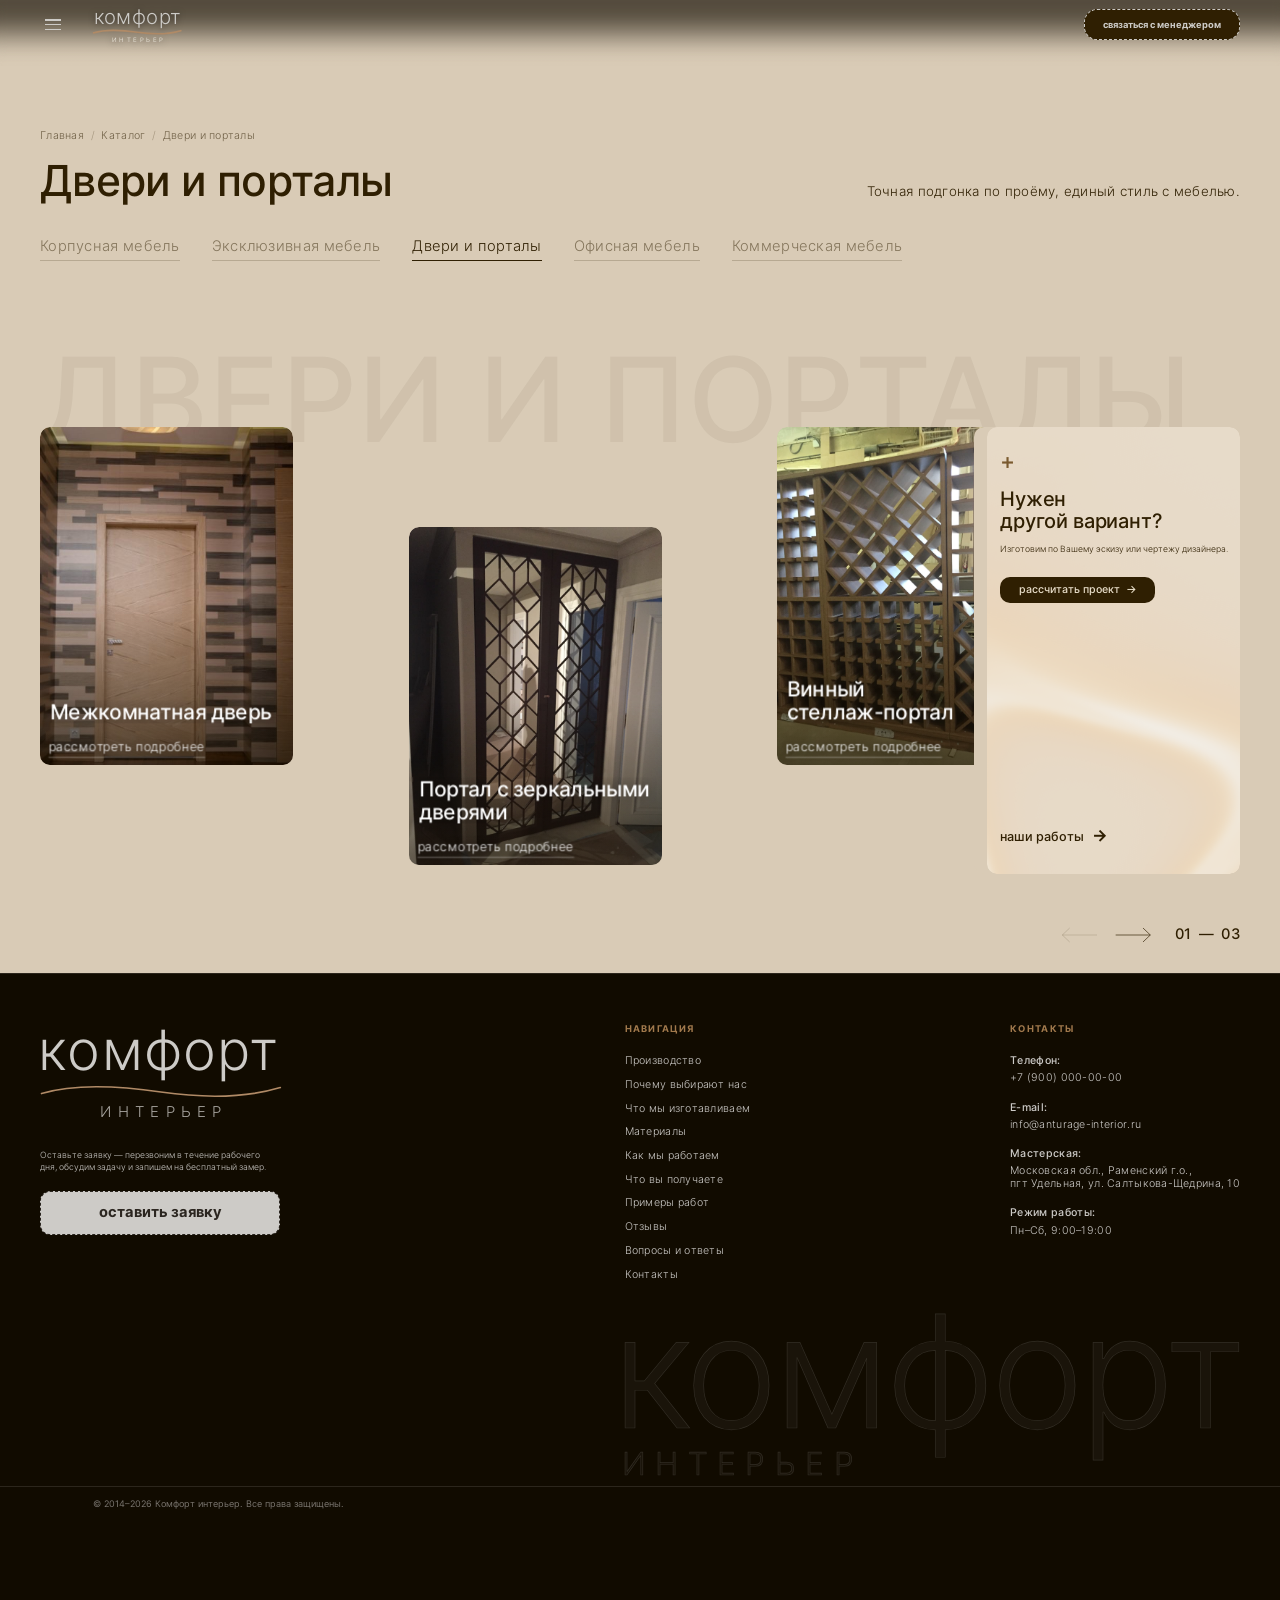
==== catalog-dveri.html @ 47ccf87b "Материалы: новая галерея — подвижный ряд фото (перетаскивание, инерция, наклон и «пружина», параллак" ====
<!DOCTYPE html>
<html lang="ru">
<head>
<meta charset="UTF-8">
<meta name="viewport" content="width=device-width, initial-scale=1.0">
<title>Двери и&nbsp;порталы — каталог — Комфорт интерьер</title>
<meta name="description" content="Двери и порталы на заказ от «Комфорт интерьер»: межкомнатные двери, зеркальные порталы, декоративные перегородки — точная подгонка по проёму, единый стиль с мебелью.">
<script src="fit.js"></script>
<link rel="stylesheet" href="fonts.css">
<link rel="stylesheet" href="catalog-base.css?v=20261009zzzzzz">
<link rel="stylesheet" href="catalog.css?v=20261009zzzzzz">
<link rel="stylesheet" href="headings.css?v=15">
<link rel="stylesheet" href="ctl.css?v=3">
<link rel="stylesheet" href="logo.css?v=4">
<link rel="stylesheet" href="menu.css?v=2">
</head>
<body>

<header>
  <div class="container nav">
    <div class="nav-left">
      <button class="burger" id="burger" aria-label="Меню" aria-expanded="false" aria-controls="navLinks">
        <span></span><span></span><span></span>
      </button>
      <a href="index.html#hero" class="logo" aria-label="Комфорт интерьер">
        <span class="lk-word">комфорт</span><svg class="lk-wave" viewBox="0 0 320 22" preserveAspectRatio="none" aria-hidden="true"><path d="M2 14c40-12 90-12 158-2 70 10 118 6 158-6"/></svg><span class="lk-sub">интерьер</span>
      </a>
    </div>
    <button type="button" class="nav-cta dot-btn" id="headerManagerBtn">
      связаться с&nbsp;менеджером
    </button>
  </div>
  <nav class="nav-links" id="navLinks">
  <div class="nm-group">
    <span class="nm-label">Компания</span>
    <a href="index.html#about">Производство</a>
    <a href="index.html#why-us">Почему выбирают нас</a>
    <a href="index.html#materials">Материалы</a>
    <a href="index.html#process">Как&nbsp;мы&nbsp;работаем</a>
    <a href="index.html#benefits">Что&nbsp;вы получаете</a>
  </div>
  <div class="nm-group">
    <a class="nm-label" href="index.html#services">Каталог</a>
    <a href="catalog-korpusnaya.html">Корпусная&nbsp;мебель</a>
    <a href="catalog-eksklyuzivnaya.html">Эксклюзивная&nbsp;мебель</a>
    <a href="catalog-dveri.html">Двери и&nbsp;порталы</a>
    <a href="catalog-ofisnaya.html">Офисная&nbsp;мебель</a>
    <a href="catalog-kommercheskaya.html">Коммерческая&nbsp;мебель</a>
  </div>
  <div class="nm-group nm-wide">
    <span class="nm-label">Клиентам</span>
    <div class="nm-pair">
      <a href="index.html#portfolio">Примеры работ</a>
      <a href="index.html#reviews">Отзывы</a>
      <a href="index.html#faq">Вопросы и&nbsp;ответы</a>
      <a href="index.html#contact">Контакты</a>
    </div>
  </div>
</nav>
</header>

<main>
<section class="cat-hero">
  <div class="container">
    <nav class="cat-crumbs" aria-label="Навигация">
      <a href="index.html">Главная</a><span aria-hidden="true">/</span>
      <a href="index.html#services">Каталог</a><span aria-hidden="true">/</span>
      <span>Двери и&nbsp;порталы</span>
    </nav>
    <div class="cat-head">
      <h1>Двери и&nbsp;порталы</h1>
      <p>Точная подгонка по&nbsp;проёму, единый стиль с&nbsp;мебелью.</p>
    </div>
    <div class="cat-tabs" aria-label="Разделы каталога">
        <a class="cat-tab dot-btn" href="catalog-korpusnaya.html">Корпусная мебель</a>
        <a class="cat-tab dot-btn" href="catalog-eksklyuzivnaya.html">Эксклюзивная мебель</a>
        <a class="cat-tab dot-btn active" href="catalog-dveri.html" aria-current="page">Двери и&nbsp;порталы</a>
        <a class="cat-tab dot-btn" href="catalog-ofisnaya.html">Офисная мебель</a>
        <a class="cat-tab dot-btn" href="catalog-kommercheskaya.html">Коммерческая мебель</a>
    </div>
  </div>
</section>

<!-- Item cards — Figma node 419:146 (same model-gallery pattern as catalog-korpusnaya.html /
     catalog-eksklyuzivnaya.html). Name/description are specific to what is on each photo — no
     invented specs, and no "МДФ"/"шпон" (site's material story is solid wood only). The wine-rack
     card was moved here in full from catalog-eksklyuzivnaya.html and renamed to reflect that
     it also reads as a decorative portal/room divider, not just storage. -->
<section class="cat-items">
  <div class="container">
    <div class="model-gallery">
      <button type="button" class="model-arrow prev" aria-label="Предыдущая модель" onclick="document.getElementById('modelTrack').scrollBy({left:-541,behavior:'smooth'})">&#8592;</button>
      <div class="model-track" id="modelTrack">
        <article class="model-card">
          <img class="model-photo" src="cat-doors.jpg" alt="Межкомнатная дверь с диагональным рисунком">
          <h3>Межкомнатная дверь</h3>
          <button type="button" class="model-btn dot-btn model-details-btn" data-model="door">рассмотреть подробнее<span class="model-arrow-ico">→</span></button>
        </article>

        <article class="model-card">
          <img class="model-photo" src="dveri-portal-zerkalnyy.jpg" alt="Портал с зеркальными гранёными дверями" loading="lazy">
          <h3>Портал с&nbsp;зеркальными дверями</h3>
          <button type="button" class="model-btn dot-btn model-details-btn" data-model="mirror-portal">рассмотреть подробнее<span class="model-arrow-ico">→</span></button>
        </article>

        <article class="model-card">
          <img class="model-photo" src="dveri-vinny-stellazh-portal.jpg" alt="Винный стеллаж-портал, модульная конструкция" loading="lazy">
          <h3>Винный стеллаж-портал</h3>
          <button type="button" class="model-btn dot-btn model-details-btn" data-model="vinny-stellazh-portal">рассмотреть подробнее<span class="model-arrow-ico">→</span></button>
        </article>

        <article class="model-card cta-card" id="ctaCard">
          <!-- position:sticky on the card itself is unreliable as a containing block for an
               absolutely-positioned child in some engines — the canvas ended up stretching to
               the whole track's scrollWidth. A plain position:relative wrapper fixes that. -->
          <div class="cta-inner">
            <canvas class="cta-glow" id="ctaGlow" aria-hidden="true"></canvas>
            <div class="cta-content">
              <span class="cta-plus" aria-hidden="true">+</span>
              <h3 class="cta-heading" aria-label="Нужен другой вариант?"><span class="cta-line">Нужен</span><span class="cta-line">другой вариант?</span></h3>
              <p class="cta-desc">Изготовим по&nbsp;Вашему эскизу или&nbsp;чертежу дизайнера.</p>
              <button type="button" class="model-btn dot-btn calc-cta">рассчитать проект<span class="model-arrow-ico">→</span></button>
              <a href="index.html#portfolio" class="cta-works">наши работы<span class="model-arrow-ico">→</span></a>
            </div>
          </div>
        </article>

      </div>
      <!-- Pinned at the seam where the photo cards disappear under the sticky CTA card
           (505px card width − 25px half-circle), instead of the gallery's outer edge. -->
      <button type="button" class="model-arrow next" aria-label="Следующая модель" onclick="document.getElementById('modelTrack').scrollBy({left:541,behavior:'smooth'})">&#8594;</button>
    </div>
  </div>
</section>

<!-- "Как заказать" and the "Не нашли нужное?" banner were removed from this page: the last
     gallery card («Нужен другой вариант?») already covers that call to action — same as
     catalog-korpusnaya.html / catalog-eksklyuzivnaya.html. -->
</main>

<footer>
  <div class="container footer-grid">
    <div class="footer-brand">
      <div class="footer-logo2">
        <span class="lk-word">комфорт</span><svg class="lk-wave" viewBox="0 0 320 22" preserveAspectRatio="none" aria-hidden="true"><path d="M2 14c40-12 90-12 158-2 70 10 118 6 158-6"/></svg><span class="lk-sub">интерьер</span>
      </div>
      <p>Оставьте заявку — перезвоним в&nbsp;течение рабочего дня, обсудим задачу и&nbsp;запишем на&nbsp;бесплатный замер.</p>
      <button type="button" id="contactManagerBtn" class="dot-btn footer-cta-btn">
        оставить заявку
      </button>
    </div>

    <div class="footer-col">
      <span class="footer-col-label">Навигация</span>
      <ul class="footer-nav">
      <li><a href="index.html#about">Производство</a></li>
      <li><a href="index.html#why-us">Почему выбирают нас</a></li>
      <li><a href="index.html#services">Что&nbsp;мы изготавливаем</a></li>
      <li><a href="index.html#materials">Материалы</a></li>
      <li><a href="index.html#process">Как&nbsp;мы&nbsp;работаем</a></li>
      <li><a href="index.html#benefits">Что&nbsp;вы получаете</a></li>
      <li><a href="index.html#portfolio">Примеры работ</a></li>
      <li><a href="index.html#reviews">Отзывы</a></li>
      <li><a href="index.html#faq">Вопросы и&nbsp;ответы</a></li>
      <li><a href="index.html#contact">Контакты</a></li>
    </ul>
    </div>

    <div class="footer-col">
      <span class="footer-col-label">Контакты</span>
      <ul class="footer-contacts">
      <li><p class="fc-label">Телефон:</p><p class="fc-value">+7 (900) 000-00-00</p></li>
      <li><p class="fc-label">E-mail:</p><p class="fc-value">info@anturage-interior.ru</p></li>
      <li><p class="fc-label">Мастерская:</p><p class="fc-value">Московская обл., Раменский г.о.,<br>пгт Удельная, ул. Салтыкова-Щедрина, 10</p></li>
      <li><p class="fc-label">Режим работы:</p><p class="fc-value">Пн–Сб, 9:00–19:00</p></li>
    </ul>
    </div>
  </div>

  <div class="container footer-watermark-wrap">
    <div class="footer-watermark" aria-hidden="true">комфорт<span class="footer-watermark-sub">интерьер</span></div>
  </div>
  <div class="container footer-bottom">
    <p>© 2014–2026 Комфорт интерьер. Все права защищены.</p>
  </div>
</footer>

<div class="modal-backdrop" id="managerModal" aria-hidden="true">
  <div class="modal-card" role="dialog" aria-modal="true" aria-labelledby="managerModalTitle">
    <button type="button" class="modal-close" id="managerClose" aria-label="Закрыть">×</button>
    <h3 id="managerModalTitle">Оставьте свой номер, и&nbsp;наши консультанты помогут Вам с&nbsp;выбором!</h3>
    <form id="managerForm" onsubmit="event.preventDefault(); this.reset(); document.getElementById('managerModal').classList.remove('open'); openSuccessModal('Спасибо! Ваша заявка успешно отправлена.', 'Менеджер свяжется с Вами в указанное время или в течение 15 минут в рабочее время.');">
      <input type="text" name="name" placeholder="Ваше имя" required>
      <input type="tel" name="phone" placeholder="Ваш телефон" required>
      <button type="submit" class="btn dot-btn">
        Отправить
      </button>
      <p class="form-note">Нажимая кнопку, Вы даёте согласие на&nbsp;обработку персональных&nbsp;данных</p>
    </form>
  </div>
</div>

<div class="modal-backdrop" id="successModal" aria-hidden="true">
  <div class="modal-card success-card" role="dialog" aria-modal="true" aria-labelledby="successModalTitle">
    <button type="button" class="modal-close" id="successClose" aria-label="Закрыть">×</button>
    <div class="success-icon" aria-hidden="true">✓</div>
    <h3 id="successModalTitle">Отправлено</h3>
    <p id="successModalText" class="success-text"></p>
    <button type="button" class="dot-btn success-ok-btn" id="successOkBtn">Ок</button>
  </div>
</div>

<!-- Model detail modal — same shared component as catalog-korpusnaya.html / catalog-eksklyuzivnaya.html.
     Opened from a "рассмотреть подробнее" button; the photo side is the Cursor Image Gallery. -->
<div class="modal-backdrop" id="modelModal" aria-hidden="true">
  <div class="modal-card model-modal-card" role="dialog" aria-modal="true" aria-labelledby="modelModalTitle">
    <button type="button" class="modal-close" id="modelModalClose" aria-label="Закрыть">×</button>
    <div class="model-modal-photo">
      <div class="mgc" id="modelGallery">
        <div class="mgc-frame"></div>
        <button type="button" class="mgc-nav mgc-prev" aria-label="Предыдущее фото">
          <svg viewBox="0 0 24 24" width="20" height="20" fill="none" stroke="#EAEAEA" stroke-width="2.5" stroke-linecap="round" stroke-linejoin="round"><polyline points="15 6 9 12 15 18"></polyline></svg>
        </button>
        <button type="button" class="mgc-nav mgc-next" aria-label="Следующее фото">
          <svg viewBox="0 0 24 24" width="20" height="20" fill="none" stroke="#EAEAEA" stroke-width="2.5" stroke-linecap="round" stroke-linejoin="round"><polyline points="9 6 15 12 9 18"></polyline></svg>
        </button>
        <div class="mgc-dots"></div>
      </div>
    </div>
    <div class="model-modal-info">
      <div class="model-modal-text">
        <h3 id="modelModalTitle">Межкомнатная дверь</h3>
        <ul class="model-modal-specs" id="modelModalSpecs">
          <li>тип: межкомнатная дверь</li>
          <li>полотно: диагональный рисунок</li>
          <li>проём: по&nbsp;индивидуальным размерам</li>
          <li>фурнитура: хромированная</li>
        </ul>
      </div>
      <button type="button" class="model-modal-cta calc-cta" id="modelModalCta">заказать подобную<span class="model-arrow-ico">→</span></button>
    </div>
  </div>
</div>

<script src="typo.js?v=2"></script>
<script src="catalog.js"></script>
<script src="ctl.js?v=1" defer></script>
<script src="catalog-gallery.js?v=20261009zzzzzz" defer></script>
<script src="weight-hover.js?v=20261009zzzzzz"></script>
<script src="footer-underline.js"></script>
<script src="footer-align.js?v=1"></script>
<script src="sub-fit.js?v=2"></script>
<script>
  // Cursor Image Gallery (Originkit), adapted: fixed prev/next arrow buttons at the photo's
  // edges (not a cursor that follows the pointer). Built once, reloaded with a new image set
  // each time a different model's "рассмотреть подробнее" is clicked — one shared modal for
  // all models rather than duplicating the whole markup per model.
  function createCursorGallery(root) {
    const frame = root.querySelector('.mgc-frame');
    const prevBtn = root.querySelector('.mgc-prev');
    const nextBtn = root.querySelector('.mgc-next');
    const dotsEl = root.querySelector('.mgc-dots');
    const DURATION = 600, EASE = 'cubic-bezier(0.42,0,0.58,1)';
    let images = [], index = 0, sliding = false, current = null, dots = [];

    const setLayer = (el, src) => { el.style.backgroundImage = `url("${src}")`; };

    function updateNav() {
      prevBtn.disabled = index <= 0;
      nextBtn.disabled = index >= images.length - 1;
      dotsEl.style.display = images.length > 1 ? '' : 'none';   // nothing to page through on a single photo
    }

    function go(dir) {
      if (sliding || images.length < 2) return;
      const to = index + dir;
      if (to < 0 || to >= images.length) return;
      sliding = true;
      const next = document.createElement('div');
      next.className = 'mgc-layer';
      setLayer(next, images[to]);
      next.style.transition = 'none';
      next.style.transform = `translateX(${dir === 1 ? 100 : -100}%)`;
      frame.appendChild(next);
      void next.offsetWidth;   // force layout so the starting transform is committed before animating
      requestAnimationFrame(() => {
        next.style.transition = `transform ${DURATION}ms ${EASE}`;
        current.style.transition = `transform ${DURATION}ms ${EASE}`;
        next.style.transform = 'translateX(0%)';
        current.style.transform = `translateX(${dir === 1 ? -100 : 100}%)`;
      });
      setTimeout(() => {
        current.remove();
        current = next;
        index = to;
        sliding = false;
        dots.forEach((d, i) => d.classList.toggle('active', i === index));
        updateNav();
      }, DURATION + 40);
    }

    function load(newImages) {
      images = newImages.slice();
      index = 0; sliding = false;
      frame.innerHTML = '';
      current = document.createElement('div');
      current.className = 'mgc-layer';
      setLayer(current, images[0]);
      frame.appendChild(current);
      dotsEl.innerHTML = '';
      images.forEach((_, i) => {
        const dot = document.createElement('span');
        dot.className = 'mgc-dot' + (i === 0 ? ' active' : '');
        dotsEl.appendChild(dot);
      });
      dots = [...dotsEl.children];
      updateNav();
    }

    prevBtn.addEventListener('click', () => go(-1));
    nextBtn.addEventListener('click', () => go(1));
    return { load };
  }
  const modelGallery = createCursorGallery(document.getElementById('modelGallery'));

  // One detail record per model. Specs describe only what's visible in the photo — nothing
  // invented — and avoid "МДФ"/"шпон": the site's material story is solid wood (массив) with
  // named species and an enamel finish (эмаль) where relevant, never MDF or veneer.
  const MODELS = {
    door: {
      title: 'Межкомнатная дверь',
      specs: ['тип: межкомнатная дверь', 'полотно: диагональный рисунок', 'проём: по индивидуальным размерам', 'фурнитура: хромированная'],
      images: ['cat-doors.jpg']
    },
    'mirror-portal': {
      title: 'Портал с зеркальными дверями',
      specs: ['тип: портал / межкомнатный проём', 'фасады: бук (массив), тёмный тон', 'двери: зеркальные, гранёные', 'рисунок: геометрический'],
      images: ['dveri-portal-zerkalnyy.jpg']
    },
    'vinny-stellazh-portal': {
      title: 'Винный стеллаж-портал',
      specs: ['тип: модульный винный стеллаж-портал', 'секции: соты, ромб, крупная решётка', 'сборка: из отдельных модулей', 'материал: дуб (массив)'],
      images: ['dveri-vinny-stellazh-portal.jpg', 'dveri-vinny-stellazh-portal-2.jpg', 'dveri-vinny-stellazh-portal-3.jpg', 'dveri-vinny-stellazh-portal-4.jpg']
    }
  };

  // Model detail modal: "рассмотреть подробнее" on any card opens this one shared modal, filled
  // in with that model's data. Its own "заказать подобную" (class calc-cta, wired by catalog.js)
  // opens the manager modal in turn — so this modal just needs to get out of the way for it.
  (function () {
    const modal = document.getElementById('modelModal');
    const closeBtn = document.getElementById('modelModalClose');
    const ctaBtn = document.getElementById('modelModalCta');
    const titleEl = document.getElementById('modelModalTitle');
    const specsEl = document.getElementById('modelModalSpecs');
    if (!modal) return;
    const open = () => { modal.classList.add('open'); modal.setAttribute('aria-hidden', 'false'); };
    const close = () => { modal.classList.remove('open'); modal.setAttribute('aria-hidden', 'true'); };
    document.querySelectorAll('.model-details-btn').forEach(btn => {
      const data = MODELS[btn.dataset.model];
      if (!data) return;
      btn.addEventListener('click', (e) => {
        e.preventDefault();
        titleEl.innerHTML = data.title;
        specsEl.innerHTML = data.specs.map(s => `<li>${s}</li>`).join('');
        modelGallery.load(data.images);
        open();
      });
    });
    if (closeBtn) closeBtn.addEventListener('click', close);
    if (ctaBtn) ctaBtn.addEventListener('click', close);
    modal.addEventListener('click', (e) => { if (e.target === modal) close(); });
    document.addEventListener('keydown', (e) => { if (e.key === 'Escape') close(); });
  })();
</script>
<script>
  // Arrow buttons dim once the row is scrolled all the way to that side (same idea used
  // for the homepage's works/reviews arrows — see the shared .model-arrow:disabled / .works-arrow:disabled rule).
  (function () {
    const track = document.getElementById('modelTrack');
    const prev = document.querySelector('.model-arrow.prev');
    const next = document.querySelector('.model-arrow.next');
    if (!track || !prev || !next) return;
    const EPS = 2;
    const update = () => {
      prev.disabled = track.scrollLeft <= EPS;
      next.disabled = track.scrollLeft >= track.scrollWidth - track.clientWidth - EPS;
    };
    track.addEventListener('scroll', update, { passive: true });
    window.addEventListener('resize', update);
    window.addEventListener('load', update);
    update();
  })();

  // Text Colour Sweep on "Нужен другой вариант?" — same technique as the homepage's
  // company-figures block (index.html), ported here for the single CTA-card heading.
  (function () {
    const el = document.querySelector('.cta-heading');
    if (!el || !el.animate || window.matchMedia('(prefers-reduced-motion: reduce)').matches) return;
    const box = el.closest('.cta-card') || el;
    const track = document.getElementById('modelTrack');
    const WAVE = '#e2a04f';       // brighter amber, derived from the site accent
    const REPEAT_DELAY = 10000;   // pause between cycles, ms
    const DURATION = 600, STAGGER = 40;
    const base = getComputedStyle(el).color;
    // Two fixed lines ("Нужен" / "другой вариант?") — split each independently so the
    // line break survives the rebuild; the combined label already sits on the <h3> itself.
    const lines = [...el.querySelectorAll('.cta-line')];
    const chars = [];
    lines.forEach(lineEl => {
      const text = lineEl.textContent;
      lineEl.textContent = '';
      text.split(' ').forEach((word, wi, arr) => {
        const w = document.createElement('i');
        w.className = 'sw-w';
        w.setAttribute('aria-hidden', 'true');
        for (const ch of word) {
          const c = document.createElement('i');
          c.className = 'sw-c';
          c.textContent = ch;
          w.appendChild(c);
          chars.push(c);
        }
        lineEl.appendChild(w);
        if (wi < arr.length - 1) lineEl.appendChild(document.createTextNode(' '));
      });
    });
    el.classList.add('sweep-ready');
    let busy = false, due = true, inView = false, timer = null, current = [];
    const stop = () => {
      clearTimeout(timer);
      current.forEach(an => an.cancel());
      current = [];
      busy = false; due = true;
      el.classList.remove('sweep-ready'); el.classList.add('sweep-done');
    };
    const run = () => {
      busy = true; due = false;
      el.classList.remove('sweep-done'); el.classList.add('sweep-ready');
      const anims = chars.map((c, i) => c.animate(
        [
          { transform: 'translateY(-0.55em)', opacity: 0, color: WAVE },
          { transform: 'translateY(0)', opacity: 1, color: base }
        ],
        { duration: DURATION, delay: i * STAGGER, easing: 'cubic-bezier(.65,0,.35,1)', fill: 'both' }
      ));
      current = anims;
      Promise.all(anims.map(an => an.finished)).then(() => {
        if (current !== anims) return;   // superseded (card left the screen / restarted)
        el.classList.remove('sweep-ready'); el.classList.add('sweep-done');
        anims.forEach(an => an.cancel());
        current = []; busy = false;
        timer = setTimeout(() => { due = true; check(); }, REPEAT_DELAY);   // repeat every 10 s while on screen
      }).catch(() => {});
    };
    // The card also travels through the horizontally-scrolling gallery, so both axes matter.
    const check = () => {
      const r = box.getBoundingClientRect();
      const vh = window.innerHeight, vw = window.innerWidth;
      const visibleV = inView ? (r.top < vh && r.bottom > 0) : (r.top < vh * 0.85 && r.bottom > 0);
      const visibleH = r.left < vw && r.right > 0;
      const visible = visibleV && visibleH;
      if (visible && !inView) { inView = true; stop(); run(); return; }
      if (!visible && inView) { inView = false; stop(); return; }
      if (visible && due && !busy) run();
    };
    window.addEventListener('scroll', check, { passive: true });
    window.addEventListener('resize', check);
    window.addEventListener('load', check);
    if (track) track.addEventListener('scroll', check, { passive: true });
    check();
  })();

  // Ribbon Glow (Originkit, ported from React/WebGL2 to plain JS) behind the CTA-card content.
  // Brand palette (amber/bronze accents already used across the site) instead of the original
  // orange/pink preset, and a uIntensity uniform (not in the original) added to the finish pass
  // to tone the glow down so it stays a quiet backdrop, not the focal point of the card.
  (function () {
    const canvas = document.getElementById('ctaGlow');
    const root = document.getElementById('ctaCard');
    if (!canvas || !root || window.matchMedia('(prefers-reduced-motion: reduce)').matches) return;
    const gl = canvas.getContext('webgl2', { antialias: false, alpha: false, depth: false, stencil: false });
    if (!gl) return;

    const MAX_DPR = 2;
    const VERT_SRC = `#version 300 es
const vec2 P[3] = vec2[3](vec2(-1.0, -1.0), vec2(3.0, -1.0), vec2(-1.0, 3.0));
void main() { gl_Position = vec4(P[gl_VertexID], 0.0, 1.0); }
`;
    const FIELD_SRC = `#version 300 es
precision highp float;
uniform vec2 uRes;
uniform float uTime;
uniform vec3 uC1;
uniform vec3 uC2;
uniform float uSize;
uniform float uAngle;
uniform vec2 uMouse;
uniform float uOn;
uniform float uReach;
uniform vec2 uVel;
out vec4 o;

const float TAU = 6.28318530718;
const float LAYERS = 84.0;
const float TWIST = 1.250;
const float DRAG = 0.180;
const float GAIN = 0.62;
const vec2 CENTRE = vec2(-0.62, 0.24);
const float TILT = 0.6;
const float ZOOM = 1.05;
const float THETA = 2.13;
const float SHEAR = 0.963;
const float SHRINK = 0.953;
const vec2 WARP_FREQ = vec2(0.42, 2.4);
const vec2 WARP_AMP = vec2(0.13, 0.027);
const vec2 ASPECT = vec2(2.1, 0.17);
const float OFFSET = 0.36;
const float GLOW = 0.0021;
const float SOFT = 0.0019;
const float FALLOFF = 0.37;
const float PHASE = 12.0;
const float CYCLE = 0.16;
const float HUE_TRAVEL = 2.0;

mat2 rot(float a) { float c = cos(a), s = sin(a); return mat2(c, s, -s, c); }

void main() {
  vec2 R = uRes;
  vec2 pos = (gl_FragCoord.xy - 0.5 * R) / R.y;

  vec2 d = pos - uMouse;
  float w = uOn * exp(-dot(d, d) / (uReach * uReach));
  if (w > 1e-4) pos = uMouse + rot(w * TWIST) * d * (1.0 - 0.3 * min(w, 1.0)) - uVel * min(w, 1.0) * DRAG;

  pos = rot(uAngle) * pos / uSize;
  float t = uTime * 0.49 + PHASE;
  float breath = (-sin(uTime * 0.735) + sin(uTime * 0.49 + 1.0)) * 0.25 + 0.5;
  vec2 u = rot(TILT) * ((pos - CENTRE) * (ZOOM - breath * 0.085));
  mat2 fold = mat2(cos(THETA), sin(THETA), -SHEAR, cos(THETA));

  vec3 col = vec3(0.0);
  for (float i = 1.0; i <= LAYERS; i += 1.0) {
    u.x -= sin(u.y * WARP_FREQ.x + t + i * 0.007) * WARP_AMP.x;
    u.y -= sin(u.x * WARP_FREQ.y - t + i * 0.02) * WARP_AMP.y;
    u = fold * u * SHRINK;
    vec2 q = (u - vec2(OFFSET + breath * 0.1, 0.0)) * ASPECT;
    float g = GLOW / (dot(q, q) + SOFT) * (0.25 + breath * 0.4);
    float r = length(u);
    float k = sin(i * CYCLE + t * 1.2 + r * HUE_TRAVEL) * 0.5 + 0.5;
    col += g * mix(uC1, uC2, k) * (0.62 + 0.5 * k) * exp2(-r * FALLOFF);
  }
  vec3 x = max(col * GAIN, 0.0);
  col = (x * (2.51 * x + 0.03)) / (x * (2.43 * x + 0.59) + 0.14);
  col = pow(clamp(col, 0.0, 1.0), vec3(0.85, 0.92, 0.98));
  col *= 1.0 - smoothstep(0.5, 1.6, length(pos)) * 0.07;
  o = vec4(col, 1.0);
}
`;
    const FINISH_SRC = `#version 300 es
precision highp float;
uniform sampler2D uField;
uniform vec2 uRes;
uniform float uTime;
uniform vec3 uBg;
uniform float uPaper;
uniform float uIntensity;
out vec4 o;

float ign(vec2 p, float f) { p += 5.588238 * mod(f, 64.0); return fract(52.9829189 * fract(0.06711056 * p.x + 0.00583715 * p.y)); }

void main() {
  vec2 frag = gl_FragCoord.xy;
  vec3 L = max(texture(uField, frag / uRes).rgb, 0.0) * uIntensity;

  vec3 dark = uBg + L * (1.0 - uBg);
  float strength = clamp(max(L.r, max(L.g, L.b)), 0.0, 1.0);
  vec3 paper = uBg * (1.0 - strength) + L * 0.96;
  vec3 col = mix(dark, paper, uPaper);
  col += (ign(frag, floor(uTime * 24.0)) - 0.5) / 255.0;
  o = vec4(clamp(col, 0.0, 1.0), 1.0);
}
`;

    function parseColor(hex) {
      let h = hex.replace('#', '');
      if (h.length === 3) h = h[0] + h[0] + h[1] + h[1] + h[2] + h[2];
      return [parseInt(h.slice(0, 2), 16) / 255, parseInt(h.slice(2, 4), 16) / 255, parseInt(h.slice(4, 6), 16) / 255];
    }
    function clampN(v, lo, hi) { return v < lo ? lo : v > hi ? hi : v; }

    function link(frag, label) {
      const shader = (type, src) => {
        const sh = gl.createShader(type);
        gl.shaderSource(sh, src);
        gl.compileShader(sh);
        if (!gl.getShaderParameter(sh, gl.COMPILE_STATUS)) { console.error('RibbonGlow ' + label + ' shader:', gl.getShaderInfoLog(sh)); gl.deleteShader(sh); return null; }
        return sh;
      };
      const vs = shader(gl.VERTEX_SHADER, VERT_SRC);
      const fs = shader(gl.FRAGMENT_SHADER, frag);
      if (!vs || !fs) return null;
      const prog = gl.createProgram();
      gl.attachShader(prog, vs); gl.attachShader(prog, fs); gl.linkProgram(prog);
      gl.deleteShader(vs); gl.deleteShader(fs);
      if (!gl.getProgramParameter(prog, gl.LINK_STATUS)) { console.error('RibbonGlow ' + label + ' link:', gl.getProgramInfoLog(prog)); gl.deleteProgram(prog); return null; }
      return prog;
    }
    function locations(prog, names) { const out = {}; names.forEach(n => out[n] = gl.getUniformLocation(prog, n)); return out; }

    function fieldTarget() {
      const fbo = gl.createFramebuffer();
      let tex = null, w = 0, h = 0, half = !!gl.getExtension('EXT_color_buffer_float');
      return {
        fbo, texture: () => tex, width: () => w, height: () => h,
        resize(nw, nh) {
          if (nw === w && nh === h && tex) return;
          for (let attempt = 0; attempt < 2; attempt++) {
            if (tex) gl.deleteTexture(tex);
            tex = gl.createTexture();
            gl.bindTexture(gl.TEXTURE_2D, tex);
            gl.texParameteri(gl.TEXTURE_2D, gl.TEXTURE_MIN_FILTER, gl.LINEAR);
            gl.texParameteri(gl.TEXTURE_2D, gl.TEXTURE_MAG_FILTER, gl.LINEAR);
            gl.texParameteri(gl.TEXTURE_2D, gl.TEXTURE_WRAP_S, gl.CLAMP_TO_EDGE);
            gl.texParameteri(gl.TEXTURE_2D, gl.TEXTURE_WRAP_T, gl.CLAMP_TO_EDGE);
            gl.texImage2D(gl.TEXTURE_2D, 0, half ? gl.RGBA16F : gl.RGBA8, nw, nh, 0, gl.RGBA, half ? gl.HALF_FLOAT : gl.UNSIGNED_BYTE, null);
            gl.bindFramebuffer(gl.FRAMEBUFFER, fbo);
            gl.framebufferTexture2D(gl.FRAMEBUFFER, gl.COLOR_ATTACHMENT0, gl.TEXTURE_2D, tex, 0);
            const ok = gl.checkFramebufferStatus(gl.FRAMEBUFFER) === gl.FRAMEBUFFER_COMPLETE;
            gl.bindFramebuffer(gl.FRAMEBUFFER, null);
            if (ok || !half) break;
            half = false;
          }
          w = nw; h = nh;
        },
        dispose() { if (tex) gl.deleteTexture(tex); gl.deleteFramebuffer(fbo); }
      };
    }

    function trackPointer() {
      const p = { tx: 0, ty: 0, inside: false };
      const read = (e) => {
        const r = root.getBoundingClientRect();
        const sx = root.offsetWidth / (r.width || 1), sy = root.offsetHeight / (r.height || 1);
        p.tx = (e.clientX - r.left) * sx; p.ty = (e.clientY - r.top) * sy;
        p.inside = e.clientX >= r.left && e.clientX <= r.right && e.clientY >= r.top && e.clientY <= r.bottom;
      };
      const out = (e) => { if (!e.relatedTarget) p.inside = false; };
      window.addEventListener('pointermove', read, { passive: true });
      window.addEventListener('pointerdown', read, { passive: true });
      document.addEventListener('pointerout', out);
      return p;
    }

    const field = link(FIELD_SRC, 'field');
    const finish = link(FINISH_SRC, 'finish');
    if (!field || !finish) return;
    const uf = locations(field, ['uRes', 'uTime', 'uC1', 'uC2', 'uSize', 'uAngle', 'uMouse', 'uOn', 'uReach', 'uVel']);
    const un = locations(finish, ['uField', 'uRes', 'uTime', 'uBg', 'uPaper', 'uIntensity']);
    const vao = gl.createVertexArray();
    gl.bindVertexArray(vao);
    const target = fieldTarget();
    const ptr = trackPointer();

    // Brand palette (see catalog.css / index.html accents) and a subdued intensity.
    // Less ginger/orange, more chocolate: darker, muted toffee-and-cacao tones.
    const BG = parseColor('#E7DCCB');      // card background — light coffee-with-milk plate
    const C1 = parseColor('#BDB19C');      // light-coffee ribbon
    const C2 = parseColor('#52483A');      // dark-cacao ribbon
    // The mix() between these two across the layered noise naturally passes through every
    // shade in between — including a milk-chocolate midtone — without needing a 3rd colour.
    const SPEED = 8 / 50, SIZE = 60 / 100, ANGLE = (-105 * Math.PI) / 180, HOVER = 25 / 100, REACH = 220;
    const INTENSITY = 0.85;   // dark ribbons on the light "paper" plate

    let mx = 0, my = 0, vx = 0, vy = 0, on = 0, last = -1, clock = 0;

    function render(now) {
      requestAnimationFrame(render);
      const dt = last < 0 ? 0 : clampN((now - last) / 1000, 0, 0.05);
      last = now;
      clock = (clock + dt * SPEED) % 3600;

      const dpr = Math.min(window.devicePixelRatio || 1, MAX_DPR);
      const cw = canvas.clientWidth || 1, ch = canvas.clientHeight || 1;
      const bw = Math.max(1, Math.round(cw * dpr)), bh = Math.max(1, Math.round(ch * dpr));
      if (canvas.width !== bw || canvas.height !== bh) { canvas.width = bw; canvas.height = bh; }
      target.resize(Math.max(1, Math.round(bw / 2)), Math.max(1, Math.round(bh / 2)));

      const present = ptr.inside ? 1 : 0;
      if (present && on < 0.02) { mx = ptr.tx; my = ptr.ty; }
      on += (present - on) * (1 - Math.exp(-dt * 5));
      const k = 1 - Math.exp(-dt * 16);
      const nx = mx + (ptr.tx - mx) * k, ny = my + (ptr.ty - my) * k;
      if (dt > 0) {
        const kv = 1 - Math.exp(-dt * 8);
        vx += ((nx - mx) / dt - vx) * kv; vy += ((ny - my) / dt - vy) * kv;
      }
      mx = nx; my = ny;
      const vLen = Math.hypot(vx, vy) / ch, vCap = vLen > 3 ? 3 / vLen : 1;

      gl.bindFramebuffer(gl.FRAMEBUFFER, target.fbo);
      gl.viewport(0, 0, target.width(), target.height());
      gl.useProgram(field);
      gl.uniform2f(uf.uRes, target.width(), target.height());
      gl.uniform1f(uf.uTime, clock);
      gl.uniform3f(uf.uC1, C1[0], C1[1], C1[2]);
      gl.uniform3f(uf.uC2, C2[0], C2[1], C2[2]);
      gl.uniform1f(uf.uSize, SIZE);
      gl.uniform1f(uf.uAngle, ANGLE);
      gl.uniform2f(uf.uMouse, (mx - cw / 2) / ch, (ch / 2 - my) / ch);
      gl.uniform1f(uf.uOn, on * HOVER);
      gl.uniform1f(uf.uReach, REACH / ch);
      gl.uniform2f(uf.uVel, (vx / ch) * vCap, (-vy / ch) * vCap);
      gl.drawArrays(gl.TRIANGLES, 0, 3);

      gl.bindFramebuffer(gl.FRAMEBUFFER, null);
      gl.viewport(0, 0, bw, bh);
      gl.useProgram(finish);
      gl.activeTexture(gl.TEXTURE0);
      gl.bindTexture(gl.TEXTURE_2D, target.texture());
      gl.uniform1i(un.uField, 0);
      gl.uniform2f(un.uRes, bw, bh);
      gl.uniform1f(un.uTime, clock);
      gl.uniform3f(un.uBg, BG[0], BG[1], BG[2]);
      gl.uniform1f(un.uPaper, 1);
      gl.uniform1f(un.uIntensity, INTENSITY);
      gl.drawArrays(gl.TRIANGLES, 0, 3);
    }
    requestAnimationFrame(render);
  })();
</script>
</body>
</html>
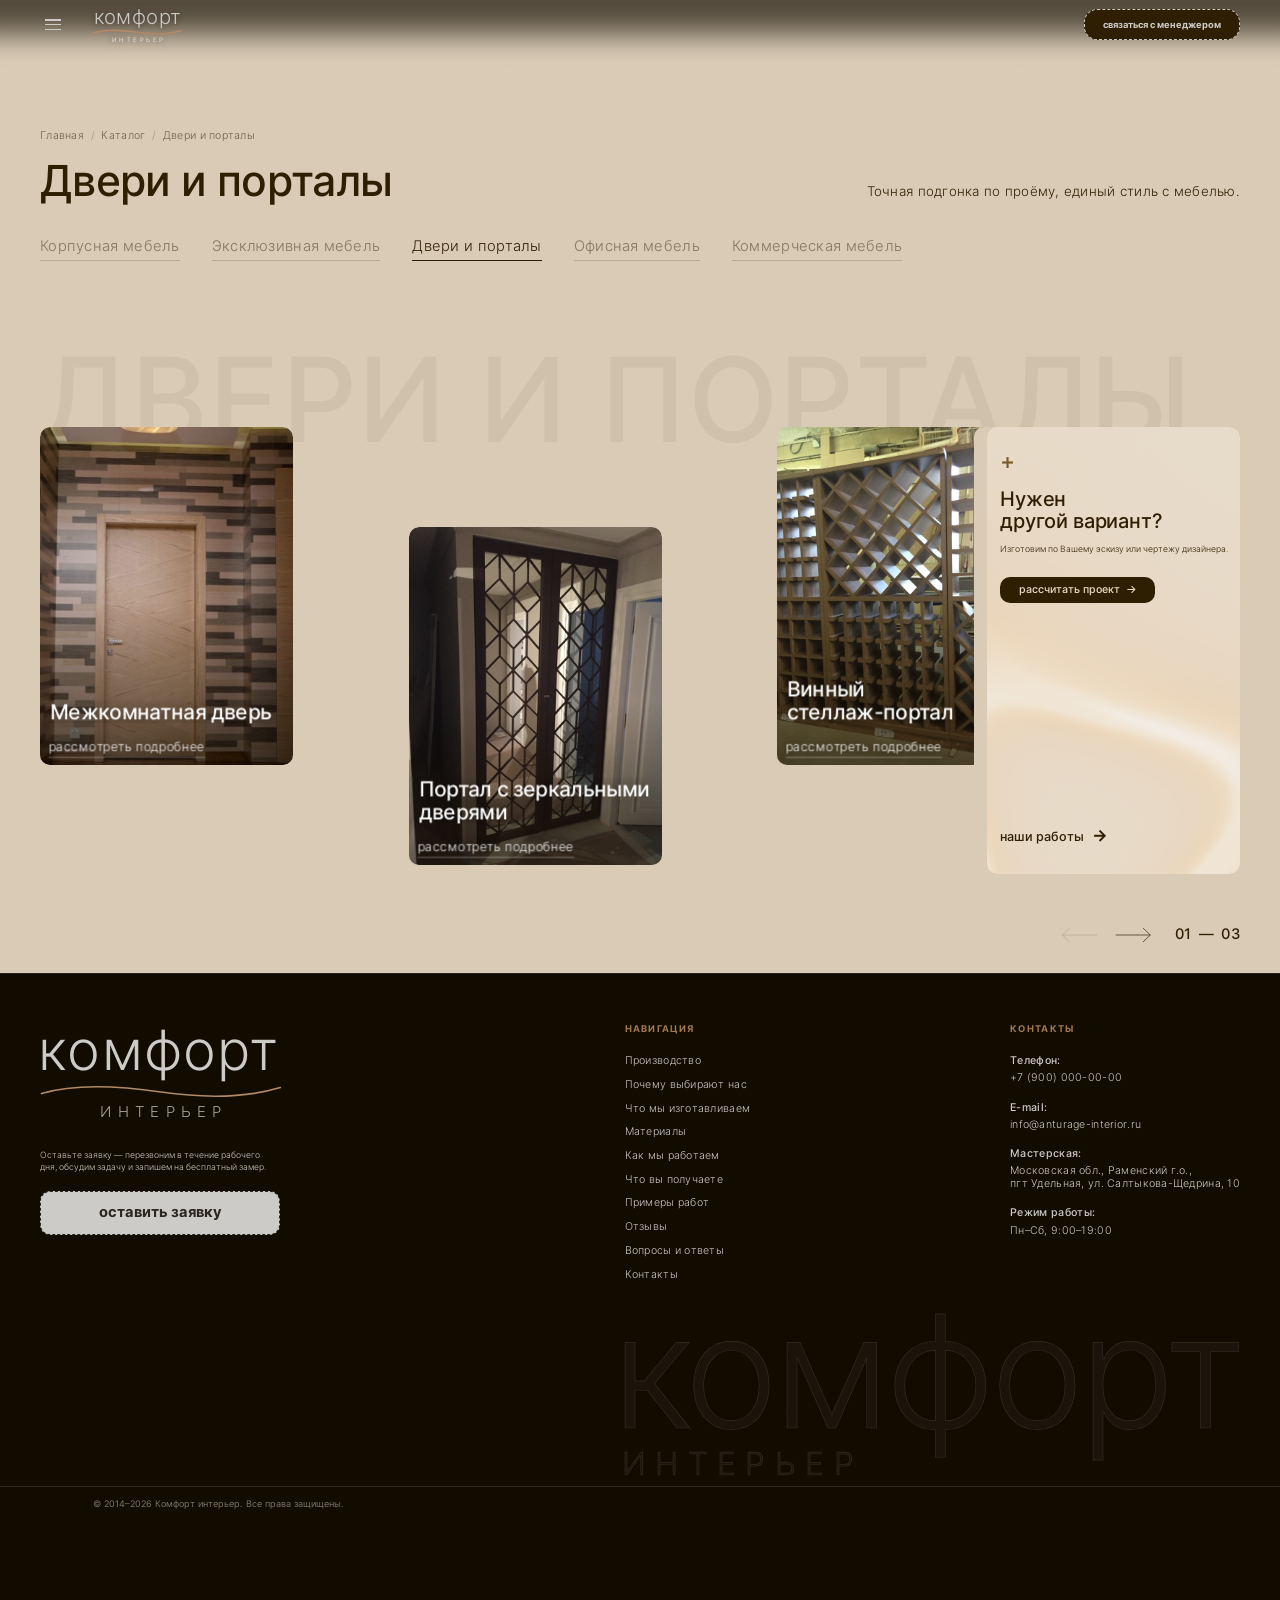
==== commit 86457c69: "Примеры работ: фото увеличивается при наведении, по клику открывается карточка этой модели в каталог" ====
--- a/catalog-dveri.html
+++ b/catalog-dveri.html
@@ -245,7 +245,7 @@
 <script src="typo.js?v=2"></script>
 <script src="catalog.js"></script>
 <script src="ctl.js?v=1" defer></script>
-<script src="catalog-gallery.js?v=20261009zzzzzz" defer></script>
+<script src="catalog-gallery.js?v=20261013a" defer></script>
 <script src="weight-hover.js?v=20261009zzzzzz"></script>
 <script src="footer-underline.js"></script>
 <script src="footer-align.js?v=1"></script>
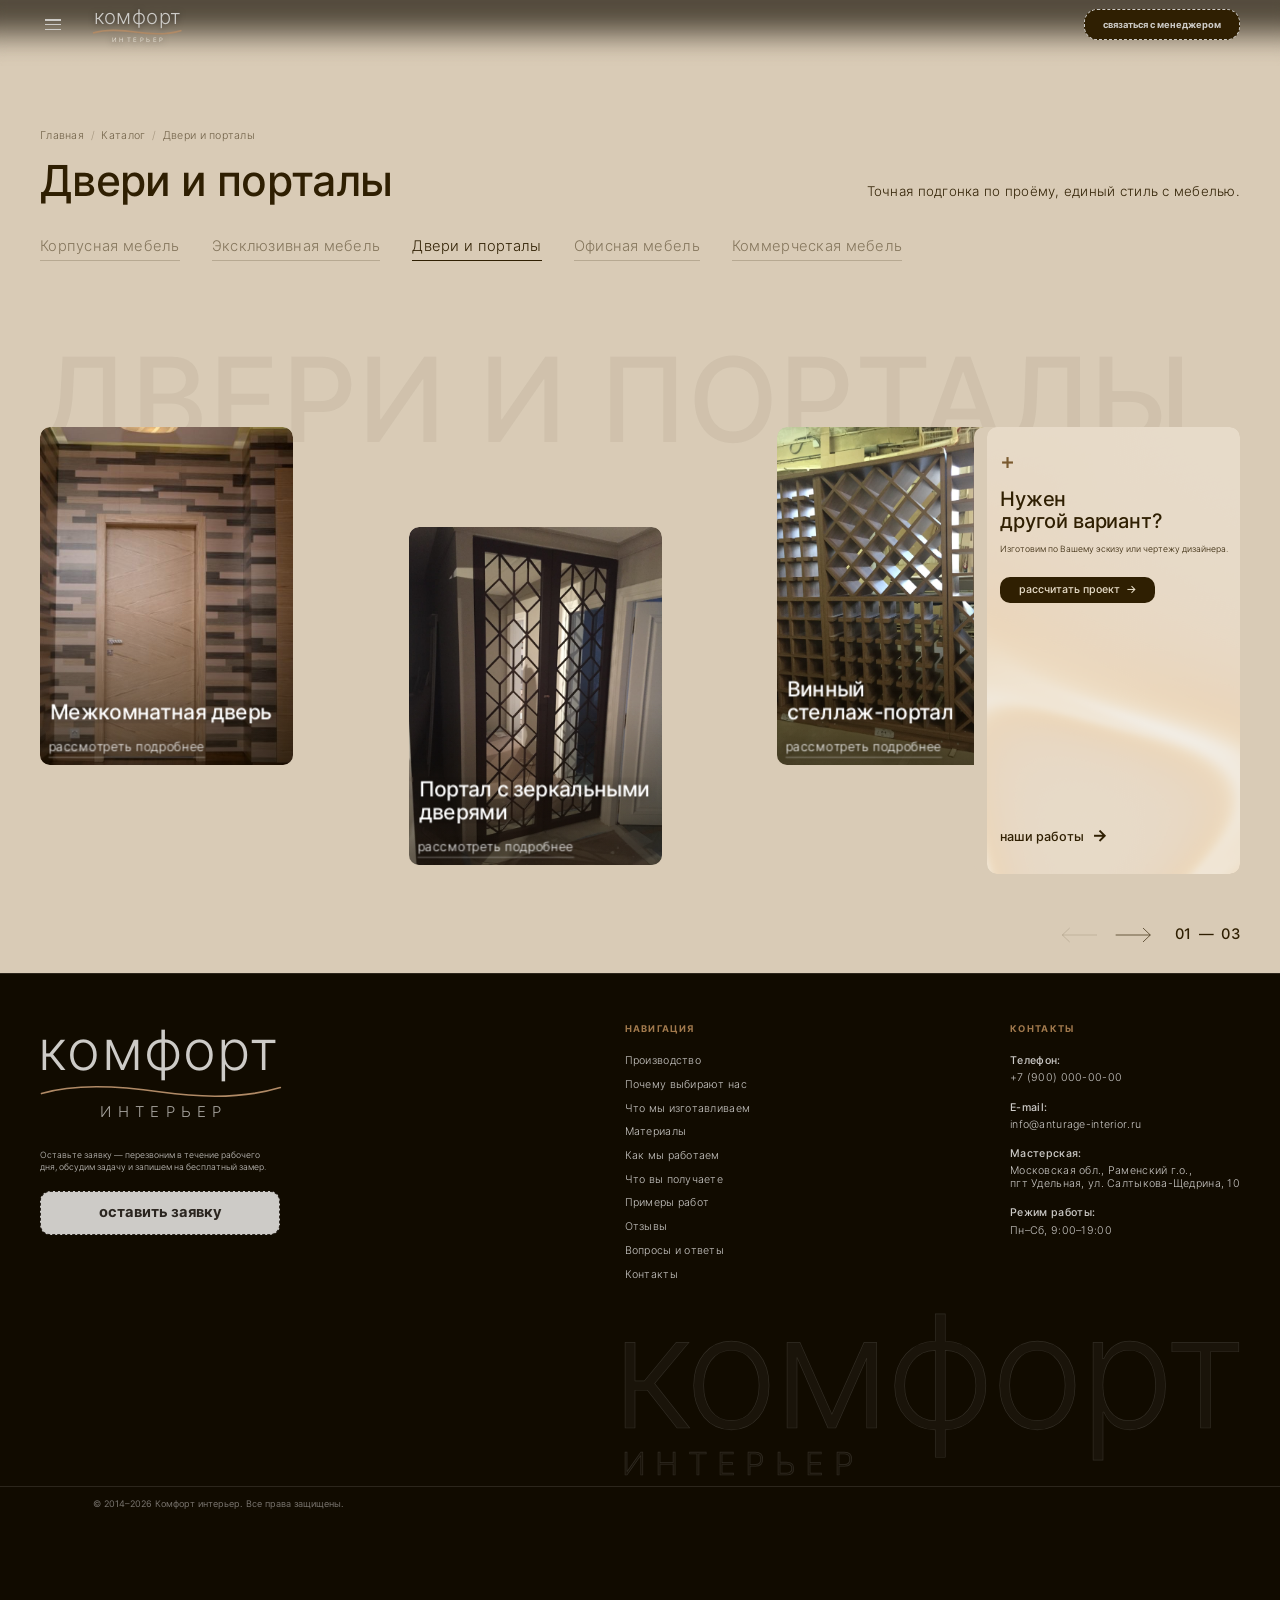
==== commit e051f69a: "Каталог: карточка по ссылке с главной открывается сразу, без мелькания страницы; после закрытия — во" ====
--- a/catalog-dveri.html
+++ b/catalog-dveri.html
@@ -6,6 +6,8 @@
 <title>Двери и&nbsp;порталы — каталог — Комфорт интерьер</title>
 <meta name="description" content="Двери и порталы на заказ от «Комфорт интерьер»: межкомнатные двери, зеркальные порталы, декоративные перегородки — точная подгонка по проёму, единый стиль с мебелью.">
 <script src="fit.js"></script>
+<script>/* a link from «Примеры наших работ» (…#model-…) opens the model window at once: the page behind it stays hidden until it is open */if(/^#model-/.test(location.hash)){document.documentElement.classList.add("is-deeplink");setTimeout(function(){document.documentElement.classList.remove("is-deeplink")},3000)}</script>
+<style>html.is-deeplink{background:#D9CBB6}html.is-deeplink body{visibility:hidden}html.is-deeplink .modal-backdrop{visibility:visible}</style>
 <link rel="stylesheet" href="fonts.css">
 <link rel="stylesheet" href="catalog-base.css?v=20261009zzzzzz">
 <link rel="stylesheet" href="catalog.css?v=20261009zzzzzz">
@@ -245,7 +247,7 @@
 <script src="typo.js?v=2"></script>
 <script src="catalog.js"></script>
 <script src="ctl.js?v=1" defer></script>
-<script src="catalog-gallery.js?v=20261013a" defer></script>
+<script src="catalog-gallery.js?v=20261013c" defer></script>
 <script src="weight-hover.js?v=20261009zzzzzz"></script>
 <script src="footer-underline.js"></script>
 <script src="footer-align.js?v=1"></script>
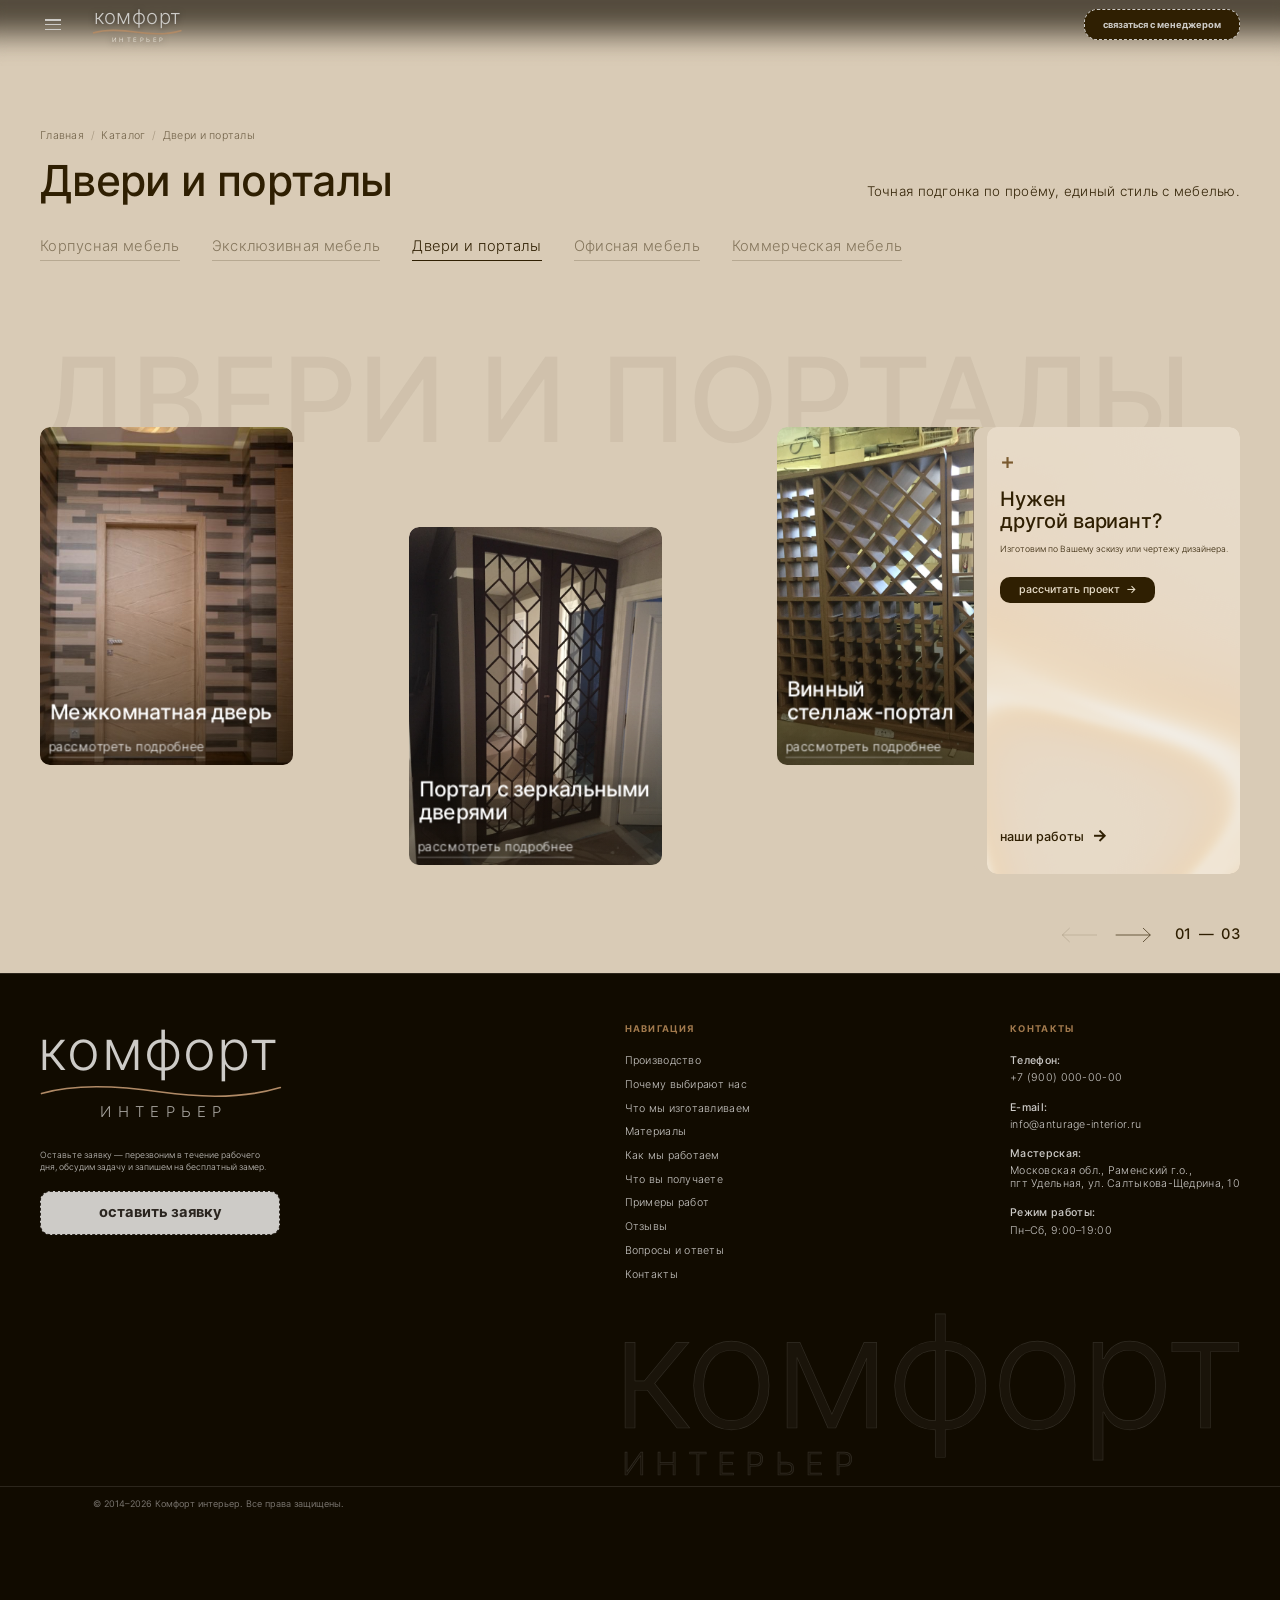
==== commit 12e18fd4: "Пиксельный переход (по мотивам Codrops PixelTransition): открытие и закрытие карточки в каталоге и п" ====
--- a/catalog-dveri.html
+++ b/catalog-dveri.html
@@ -247,7 +247,8 @@
 <script src="typo.js?v=2"></script>
 <script src="catalog.js"></script>
 <script src="ctl.js?v=1" defer></script>
-<script src="catalog-gallery.js?v=20261013c" defer></script>
+<script src="pixel.js?v=1" defer></script>
+<script src="catalog-gallery.js?v=20261013d" defer></script>
 <script src="weight-hover.js?v=20261009zzzzzz"></script>
 <script src="footer-underline.js"></script>
 <script src="footer-align.js?v=1"></script>
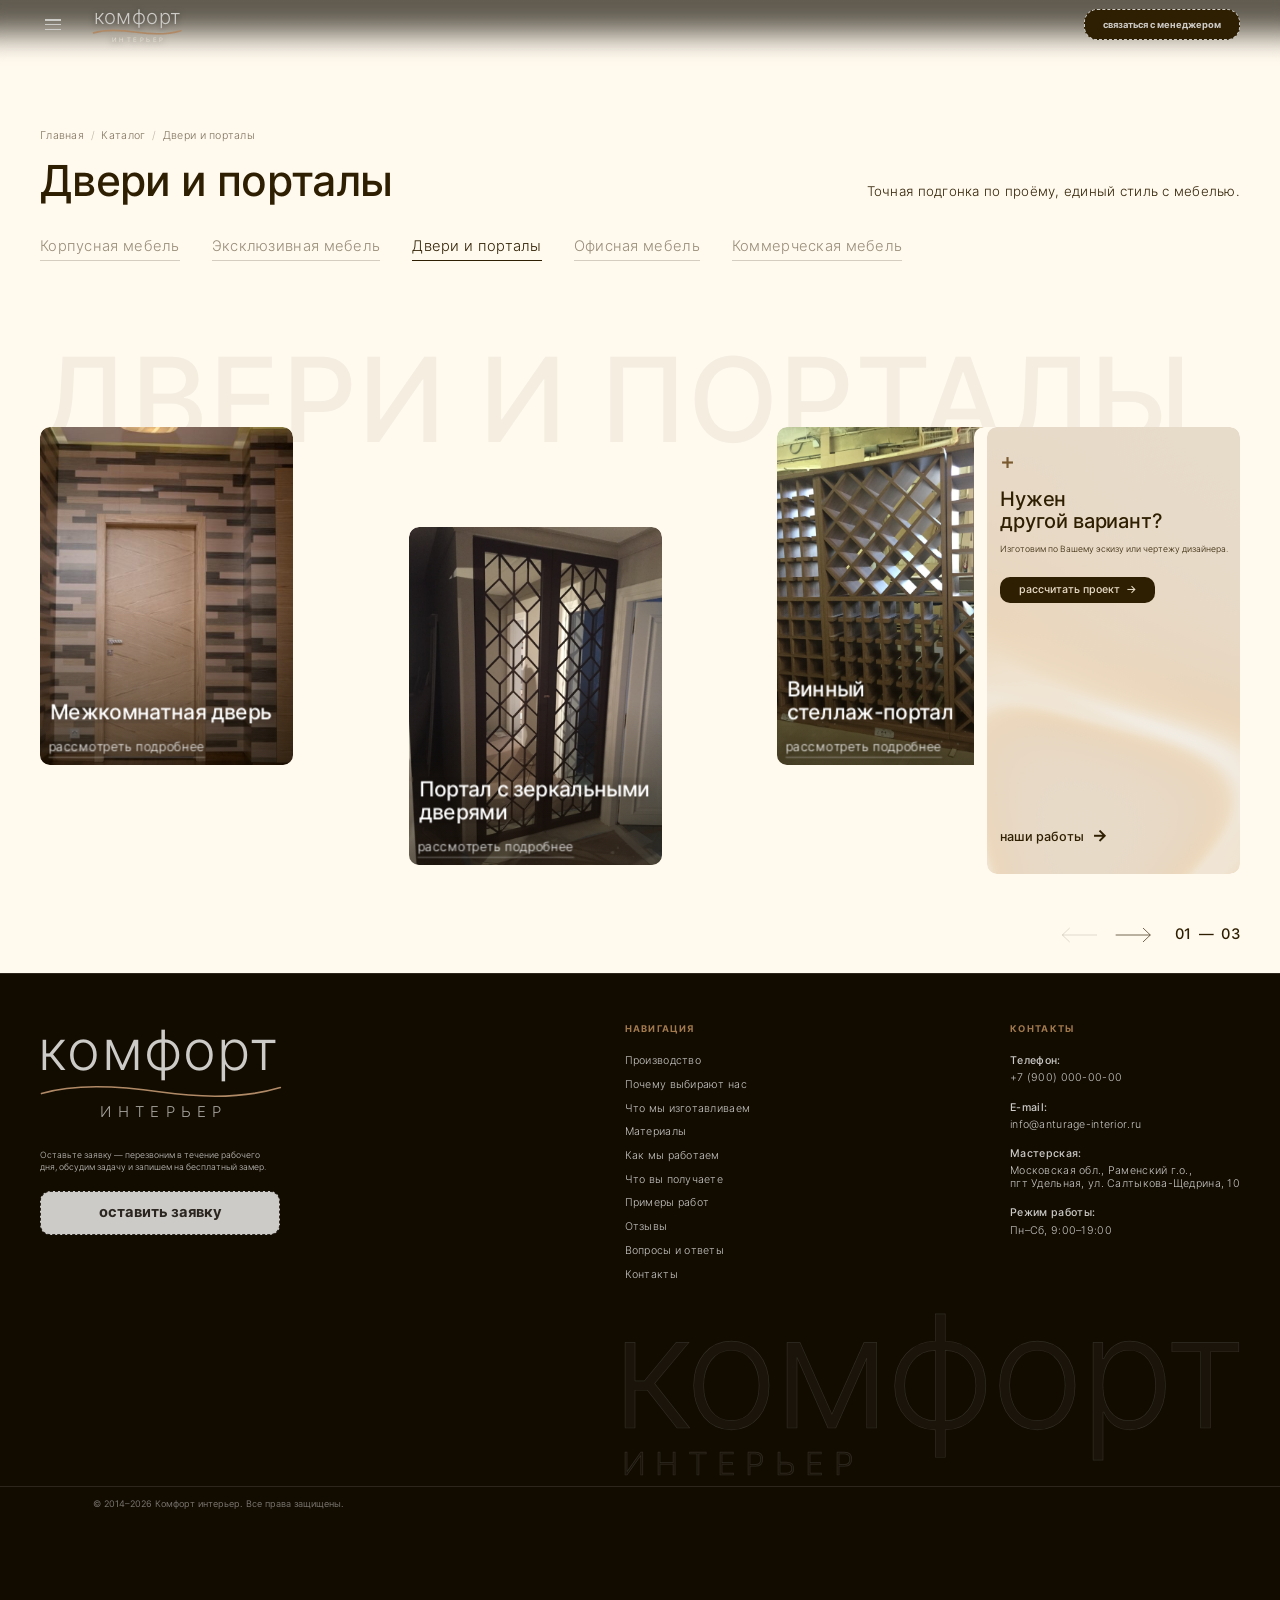
==== commit e6a2441f: "Фон сайта #FFF9EE (вместо #D9CBB6), плавные переходы между секциями пересчитаны Co-Authored-By: Clau" ====
--- a/catalog-dveri.html
+++ b/catalog-dveri.html
@@ -7,7 +7,7 @@
 <meta name="description" content="Двери и порталы на заказ от «Комфорт интерьер»: межкомнатные двери, зеркальные порталы, декоративные перегородки — точная подгонка по проёму, единый стиль с мебелью.">
 <script src="fit.js"></script>
 <script>/* a link from «Примеры наших работ» (…#model-…) opens the model window at once: the page behind it stays hidden until it is open */if(/^#model-/.test(location.hash)){document.documentElement.classList.add("is-deeplink");setTimeout(function(){document.documentElement.classList.remove("is-deeplink")},3000)}</script>
-<style>html.is-deeplink{background:#D9CBB6}html.is-deeplink body{visibility:hidden}html.is-deeplink .modal-backdrop{visibility:visible}</style>
+<style>html.is-deeplink{background:#FFF9EE}html.is-deeplink body{visibility:hidden}html.is-deeplink .modal-backdrop{visibility:visible}</style>
 <link rel="stylesheet" href="fonts.css">
 <link rel="stylesheet" href="catalog-base.css?v=20261009zzzzzz">
 <link rel="stylesheet" href="catalog.css?v=20261009zzzzzz">
--- a/catalog.css
+++ b/catalog.css
@@ -497,7 +497,7 @@
    Light theme of the catalogue pages (trial): coffee with milk — a warm, slightly yellow beige with no red in it; text and
    lines in the site's dark brown. Header and footer stay dark; the pinned «Нужен другой вариант?» plate stays a dark accent.
    ================================================================================================================ */
-.cat-hero,.cat-items{background:#D9CBB6}
+.cat-hero,.cat-items{background:#FFF9EE}
 .cat-crumbs{color:rgba(47,31,2,.62)}
 .cat-crumbs a:hover{color:#2F1F02}
 .cat-head h1,.cat-head p{color:#2F1F02}
@@ -509,19 +509,19 @@
 .model-gallery .model-arrow{color:#2F1F02;filter:none}
 .model-gallery .model-arrow:disabled,.model-gallery .model-arrow:disabled:hover{color:rgba(47,31,2,.22)}
 @media (min-width:961px){
-  #modelModal,#modelModal .model-modal-card{background:#D9CBB6}
+  #modelModal,#modelModal .model-modal-card{background:#FFF9EE}
   #modelModal .model-modal-card{color:#2F1F02}
   #modelModal .model-modal-info h3{color:#2F1F02}
   #modelModal .model-modal-specs{color:#2F1F02;border-top-color:rgba(47,31,2,.22)}
   #modelModal .model-modal-specs li{border-bottom-color:rgba(47,31,2,.22)}
   #modelModal .model-modal-card .modal-close{color:#2F1F02;border-color:#2F1F02}
-  #modelModal .model-modal-card .modal-close:hover{background:#2F1F02;color:#D9CBB6}
+  #modelModal .model-modal-card .modal-close:hover{background:#2F1F02;color:#FFF9EE}
   .mm-circle{color:#2F1F02}
   .mm-circle:disabled{color:rgba(47,31,2,.22)}
 }
 
 /* the pinned plate in light tones too (same content): a light plate with dark ribbons, dark text */
-.cta-card{background:#D9CBB6}
+.cta-card{background:#FFF9EE}
 .cta-card .cta-plus{color:#7a5a2f}
 .cta-card h3,.cta-card .cta-desc,.cta-card .cta-works{color:#2F1F02}
 .cta-card .model-btn{
--- a/headings.css
+++ b/headings.css
@@ -16,7 +16,7 @@
 /* 1 — page and section titles */
 html body .about-headline h2,html body .why-head h2,html body .svc-head h2,html body .mat-head h2,html body .process-head h2,
 html body .benefits-head h2,html body .works-head h2,html body .reviews-head h2,html body .faq-head h2,html body .contact-head h2,
-html body .cat-head h1,html body .svc-sheet h3,html body .mt-title{
+html body .cat-head h1,html body .mt-title{
   font-family:'Inter',sans-serif;font-weight:500;font-size:var(--hs1);line-height:.9;letter-spacing:-.015em;
 }
 /* the headline of the first screen is the model for all the others: the very same weight and tracking; from tablet width up also the same size and leading.
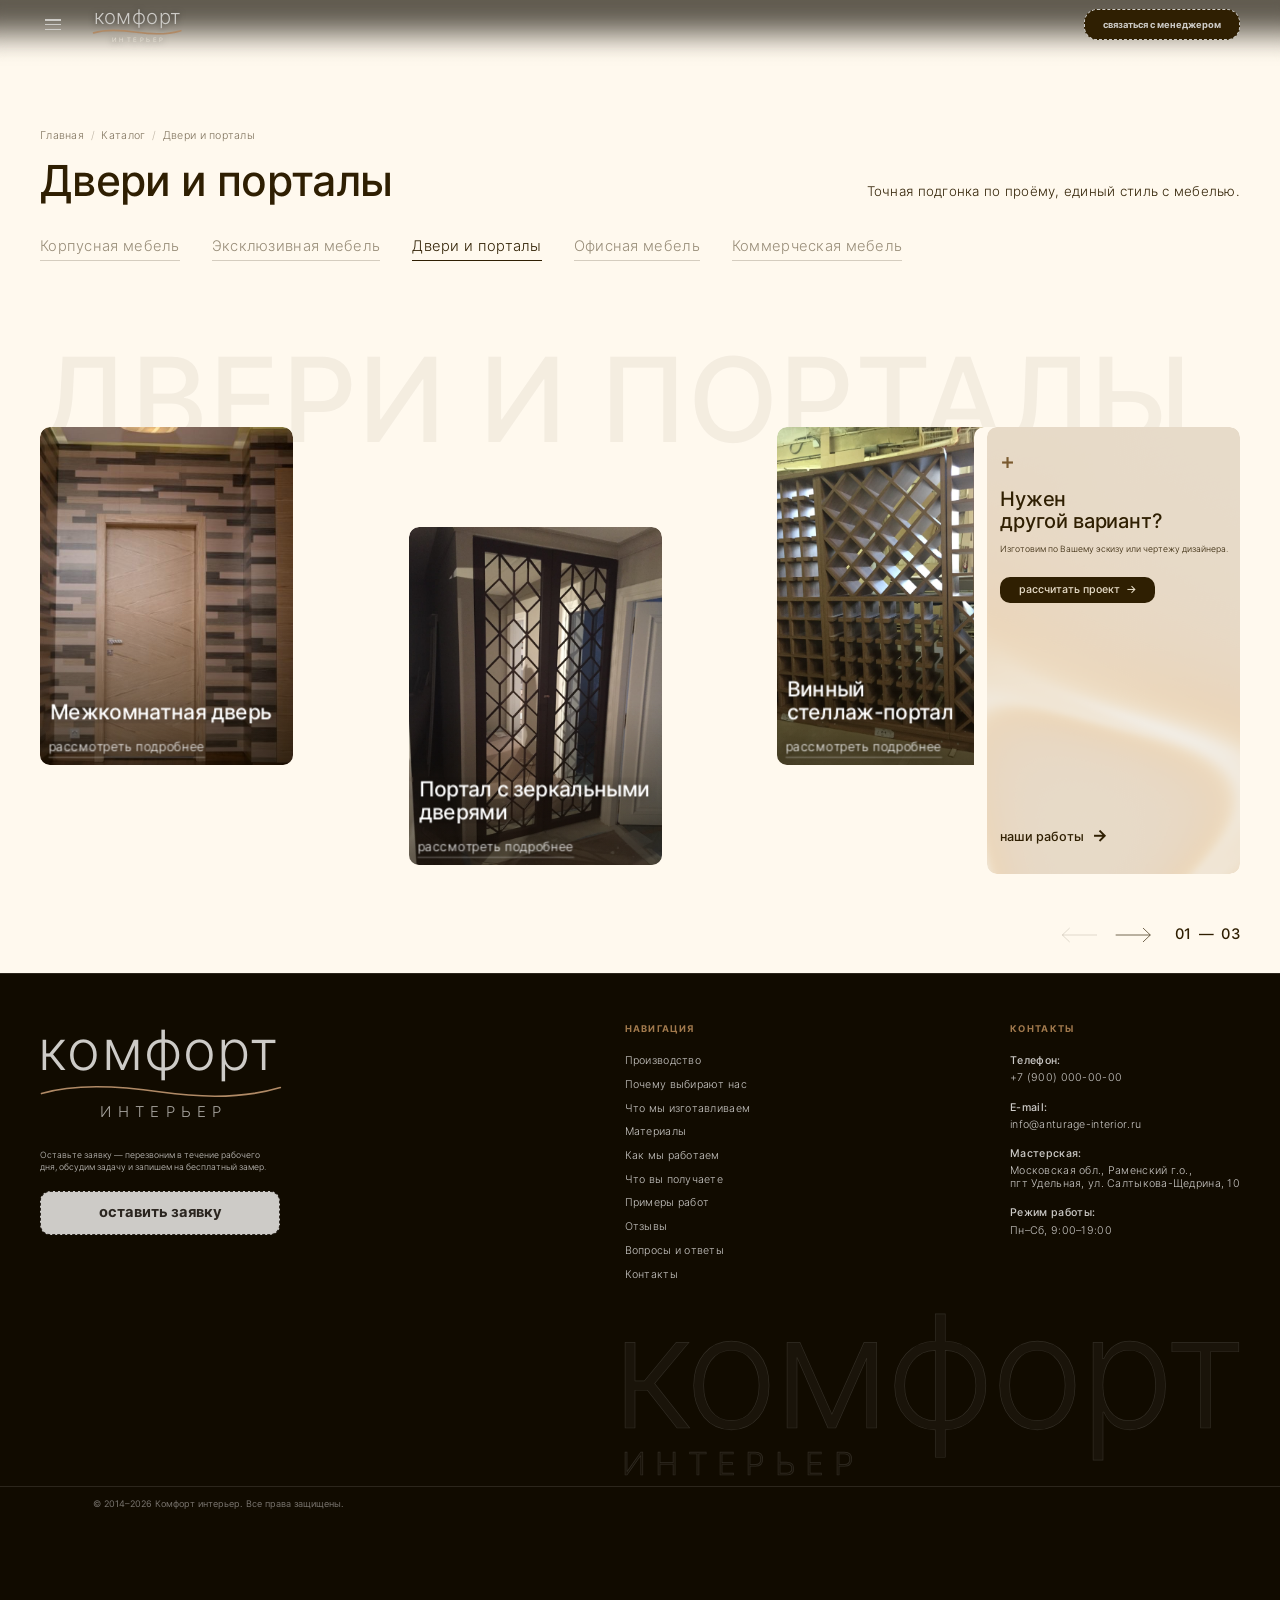
==== commit 21082181: "catalog.css: сброс кэша после смены фона Co-Authored-By: Claude Sonnet 5.5 <noreply@anthropic.com>" ====
--- a/catalog-dveri.html
+++ b/catalog-dveri.html
@@ -10,7 +10,7 @@
 <style>html.is-deeplink{background:#FFF9EE}html.is-deeplink body{visibility:hidden}html.is-deeplink .modal-backdrop{visibility:visible}</style>
 <link rel="stylesheet" href="fonts.css">
 <link rel="stylesheet" href="catalog-base.css?v=20261009zzzzzz">
-<link rel="stylesheet" href="catalog.css?v=20261009zzzzzz">
+<link rel="stylesheet" href="catalog.css?v=20261014a">
 <link rel="stylesheet" href="headings.css?v=15">
 <link rel="stylesheet" href="ctl.css?v=3">
 <link rel="stylesheet" href="logo.css?v=4">
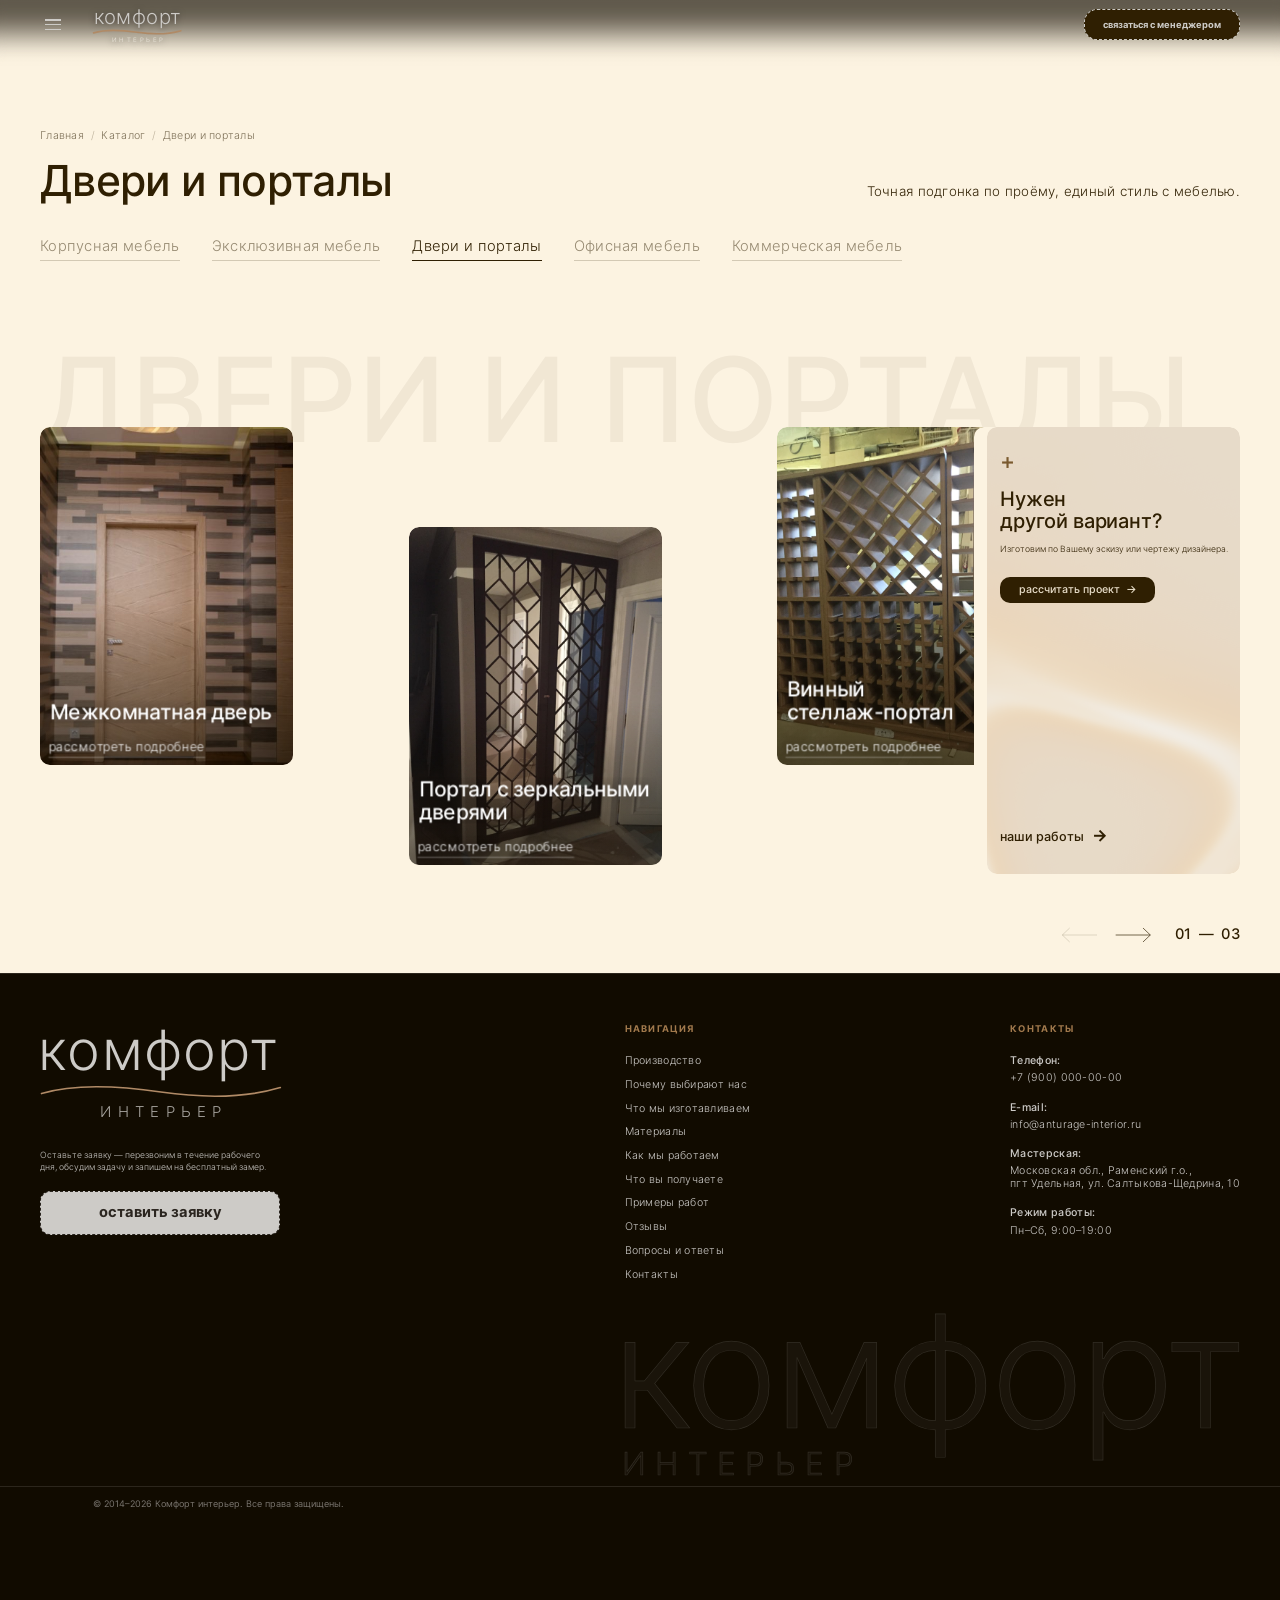
==== commit 5a471251: "Фон #FCF3E1: чуть теплее, без красноты Co-Authored-By: Claude Sonnet 5.5 <noreply@anthropic.com>" ====
--- a/catalog-dveri.html
+++ b/catalog-dveri.html
@@ -7,10 +7,10 @@
 <meta name="description" content="Двери и порталы на заказ от «Комфорт интерьер»: межкомнатные двери, зеркальные порталы, декоративные перегородки — точная подгонка по проёму, единый стиль с мебелью.">
 <script src="fit.js"></script>
 <script>/* a link from «Примеры наших работ» (…#model-…) opens the model window at once: the page behind it stays hidden until it is open */if(/^#model-/.test(location.hash)){document.documentElement.classList.add("is-deeplink");setTimeout(function(){document.documentElement.classList.remove("is-deeplink")},3000)}</script>
-<style>html.is-deeplink{background:#FFF9EE}html.is-deeplink body{visibility:hidden}html.is-deeplink .modal-backdrop{visibility:visible}</style>
+<style>html.is-deeplink{background:#FCF3E1}html.is-deeplink body{visibility:hidden}html.is-deeplink .modal-backdrop{visibility:visible}</style>
 <link rel="stylesheet" href="fonts.css">
 <link rel="stylesheet" href="catalog-base.css?v=20261009zzzzzz">
-<link rel="stylesheet" href="catalog.css?v=20261014a">
+<link rel="stylesheet" href="catalog.css?v=20261014b">
 <link rel="stylesheet" href="headings.css?v=15">
 <link rel="stylesheet" href="ctl.css?v=3">
 <link rel="stylesheet" href="logo.css?v=4">
--- a/catalog.css
+++ b/catalog.css
@@ -497,7 +497,7 @@
    Light theme of the catalogue pages (trial): coffee with milk — a warm, slightly yellow beige with no red in it; text and
    lines in the site's dark brown. Header and footer stay dark; the pinned «Нужен другой вариант?» plate stays a dark accent.
    ================================================================================================================ */
-.cat-hero,.cat-items{background:#FFF9EE}
+.cat-hero,.cat-items{background:#FCF3E1}
 .cat-crumbs{color:rgba(47,31,2,.62)}
 .cat-crumbs a:hover{color:#2F1F02}
 .cat-head h1,.cat-head p{color:#2F1F02}
@@ -509,19 +509,19 @@
 .model-gallery .model-arrow{color:#2F1F02;filter:none}
 .model-gallery .model-arrow:disabled,.model-gallery .model-arrow:disabled:hover{color:rgba(47,31,2,.22)}
 @media (min-width:961px){
-  #modelModal,#modelModal .model-modal-card{background:#FFF9EE}
+  #modelModal,#modelModal .model-modal-card{background:#FCF3E1}
   #modelModal .model-modal-card{color:#2F1F02}
   #modelModal .model-modal-info h3{color:#2F1F02}
   #modelModal .model-modal-specs{color:#2F1F02;border-top-color:rgba(47,31,2,.22)}
   #modelModal .model-modal-specs li{border-bottom-color:rgba(47,31,2,.22)}
   #modelModal .model-modal-card .modal-close{color:#2F1F02;border-color:#2F1F02}
-  #modelModal .model-modal-card .modal-close:hover{background:#2F1F02;color:#FFF9EE}
+  #modelModal .model-modal-card .modal-close:hover{background:#2F1F02;color:#FCF3E1}
   .mm-circle{color:#2F1F02}
   .mm-circle:disabled{color:rgba(47,31,2,.22)}
 }
 
 /* the pinned plate in light tones too (same content): a light plate with dark ribbons, dark text */
-.cta-card{background:#FFF9EE}
+.cta-card{background:#FCF3E1}
 .cta-card .cta-plus{color:#7a5a2f}
 .cta-card h3,.cta-card .cta-desc,.cta-card .cta-works{color:#2F1F02}
 .cta-card .model-btn{
